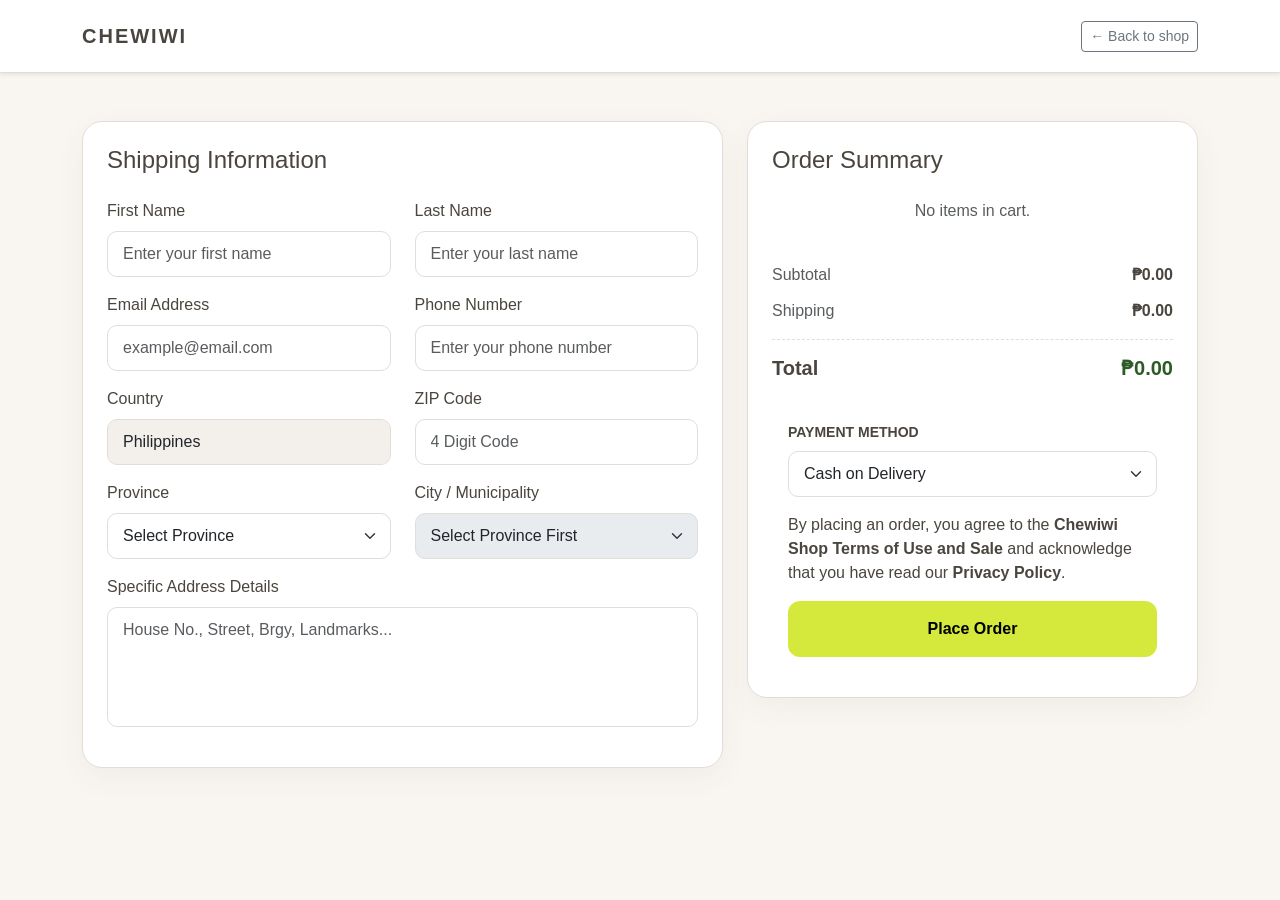
==== chckout.html @ 0a490a07 "Add files via upload" ====
<!DOCTYPE html>
<html lang="en">
<head>
    <meta charset="UTF-8">
    <meta name="viewport" content="width=device-width, initial-scale=1.0">
    <title>Chewiwi | Checkout</title>
    <!-- Bootstrap 5 for layout -->
    <link href="https://cdn.jsdelivr.net/npm/bootstrap@5.3.3/dist/css/bootstrap.min.css" rel="stylesheet">
    <!-- Links to your custom styling -->
    <link rel="stylesheet" href="style.css">
</head>
<body>

    <!-- Simple Navigation -->
    <nav class="navbar mb-4 shadow-sm">
        <div class="container d-flex justify-content-between">
            <a class="navbar-brand fw-bold" href="index.html">CHEWIWI</a>
            <a href="products.html" class="btn btn-sm btn-outline-secondary">← Back to shop</a>
        </div>
    </nav>

    <div class="container py-4">
        <div class="row g-4">
            
            <!-- LEFT: SHIPPING FORM -->
            <div class="col-lg-7">
                <div class="checkout-card p-4 h-100">
                    <h4 class="mb-4 section-title">Shipping Information</h4>
                    <form id="checkout-form">
                        
                        <!-- Name Input -->	
						<div class="row">
                            <div class="col-md-6 mb-3">
                               <label class="form-label">First Name</label>
                            <input type="text" class="form-control custom-input" id="custf-name" placeholder="Enter your first name" required>
                            </div>
                            <div class="col-md-6 mb-3">
                                <label class="form-label">Last Name</label>
                            <input type="text" class="form-control custom-input" id="custl-name" placeholder="Enter your last name" required>
                            </div>
                        </div>
                        
                        <!-- Email and Phone Row -->
                        <div class="row">
                            <div class="col-md-6 mb-3">
                                <label class="form-label">Email Address</label>
                                <input type="email" class="form-control custom-input" id="cust-email" placeholder="example@email.com" required>
                            </div>
                            <div class="col-md-6 mb-3">
                                <label class="form-label">Phone Number</label>
                                <input type="tel" class="form-control custom-input" id="cust-phone" placeholder="Enter your phone number" required>
                            </div>
                        </div>

                        <!-- Country and ZIP Row -->
                        <div class="row">
                            <div class="col-md-6 mb-3">
                                <label class="form-label">Country</label>
                                <input type="text" class="form-control custom-input country-readonly" value="Philippines" readonly>
                            </div>
                            <div class="col-md-6 mb-3">
                                <label class="form-label">ZIP Code</label>
                                <input type="text" class="form-control custom-input" placeholder="4 Digit Code" required>
                            </div>
                        </div>

                        <!-- Province and City Row -->
                        <div class="row">
                            <div class="col-md-6 mb-3">
                                <label class="form-label">Province</label>
                                <select id="province-dropdown" class="form-select custom-input" required>
                                    <option value="" selected disabled>Select Province</option>
                                </select>
                            </div>
                            <div class="col-md-6 mb-3">
                                <label class="form-label">City / Municipality</label>
                                <select id="city-dropdown" class="form-select custom-input" required disabled>
                                    <option value="" selected disabled>Select Province First</option>
                                </select>
                            </div>
                        </div>

                        <!-- Large Address Box -->
                        <div class="mb-3">
                            <label class="form-label">Specific Address Details</label>
                            <textarea class="form-control custom-input address-box" placeholder="House No., Street, Brgy, Landmarks..." required></textarea>
                        </div>
                    </form>
                </div>
            </div>

            <!-- RIGHT: ORDER SUMMARY -->
            <div class="col-lg-5">
                <div class="checkout-card p-4 sticky-top summary-container">
                    <div class="d-flex justify-content-between align-items-center mb-4">
                        <h4 class="section-title mb-0">Order Summary</h4>
                       
                    </div>
                    
                    <!-- Items generated by JS -->
                    <div id="summary-items" class="mb-4"></div>
                    
                    <!-- Cost Calculations -->
                    <div class="calculation-box pt-3">
                        <div class="summary-line">
                            <span class="text-muted">Subtotal</span>
                            <span id="subtotal-val" class="fw-bold">₱0.00</span>
                        </div>
                        <div class="summary-line">
                            <span class="text-muted">Shipping</span>
                            <span id="shipping-val" class="fw-bold">₱0.00</span>
                        </div>
                        <hr class="my-3 dashed-line">
                        <div class="summary-line h5 mb-0">
                            <span class="fw-bold">Total</span>
                            <span id="final-total" class="fw-bold text-success">₱0.00</span>
                        </div>
                    </div>

                    <!-- Payment and Legal -->
                    <div class="mt-4 payment-section p-3">
                        <label class="form-label fw-bold small text-uppercase mb-2">Payment Method</label>
                        <select class="form-select custom-input mb-3">
                            <option>Cash on Delivery</option>
                            <option>GCash / Maya</option>
                        </select>

                        <p class="legal-text mb-3">
                            By placing an order, you agree to the <strong>Chewiwi Shop Terms of Use and Sale</strong> and acknowledge that you have read our <strong>Privacy Policy</strong>.
                        </p>
                        
                        <button type="submit" form="checkout-form" class="btn btn-place-order w-100 py-3 fw-bold">Place Order</button>
                    </div>
                </div>
            </div>

        </div>
    </div>

    <!-- Scripts -->
    <script src="https://cdn.jsdelivr.net/npm/bootstrap@5.3.3/dist/js/bootstrap.bundle.min.js"></script>
    <script src="chckout.js"></script>
</body>
</html>
---- style.css ----
/* --- Global Color Palette & Variables --- */
:root {
    --bg-cream: #f9f5f0;
    --card-white: #ffffff;
    --text-muted: #8c857d;
    --brand-dark: #4a453e;
    --brand-accent: #d4e93c; /* Neon yellow-green */
    --input-border: #e2ddd6;
    --shadow-soft: 0 10px 30px rgba(74, 69, 62, 0.05);
}

body {
    background-color: var(--bg-cream);
    color: var(--brand-dark);
    font-family: 'Segoe UI', Roboto, Helvetica, Arial, sans-serif;
    -webkit-font-smoothing: antialiased;
}

/* --- Shared Components --- */
.navbar {
    background-color: var(--card-white);
    border-bottom: 1px solid var(--input-border);
    padding: 1rem 0;
}

.navbar-brand {
    font-weight: 900;
    letter-spacing: 2px;
    color: var(--brand-dark) !important;
    text-transform: uppercase;
}

/* --- SHOP PAGE STYLES --- */
.main-title {
    font-weight: 800;
    color: var(--brand-dark);
    letter-spacing: -1px;
}

#product-list .card {
    border: 1px solid var(--input-border);
    border-radius: 20px;
    overflow: hidden;
    transition: all 0.3s ease;
    background-color: var(--card-white);
}

#product-list .card:hover {
    transform: translateY(-5px);
    box-shadow: var(--shadow-soft);
}

.btn-chewiwi {
    background-color: var(--brand-accent);
    color: #000;
    border: none;
    border-radius: 10px;
    font-weight: 700;
    padding: 10px 20px;
    transition: all 0.3s ease;
}

.btn-chewiwi:hover {
    background-color: #c2d634;
    transform: translateY(-2px);
    color: #000;
}

/* --- CART PAGE STYLES --- */
.cart-container {
    background-color: var(--card-white);
    border-radius: 24px;
    border: 1px solid var(--input-border);
    box-shadow: var(--shadow-soft);
}

.cart-item {
    padding: 15px 0;
    border-bottom: 1px solid #f0eeeb;
}

.cart-item:last-child {
    border-bottom: none;
}

.cart-product-img {
    width: 80px;
    height: 80px;
    object-fit: cover;
    border-radius: 15px;
    border: 1px solid var(--input-border);
}

.product-name {
    font-weight: 700;
    color: var(--brand-dark);
    margin-bottom: 2px;
}

/* Quantity Control */
.qty-control {
    border: 1.5px solid var(--input-border);
    border-radius: 12px;
    padding: 2px 6px;
    background: #fff;
}

.btn-qty {
    background-color: transparent;
    border: none;
    color: var(--brand-dark);
    font-weight: bold;
    width: 32px;
    height: 32px;
    transition: all 0.2s ease;
}

.btn-qty:hover {
    color: var(--brand-accent);
    transform: scale(1.2);
}

.qty-input {
    width: 40px !important;
    border: none !important;
    background: transparent !important;
    font-weight: 700;
    color: var(--brand-dark);
}

/* Trash & Action Buttons */
.btn-remove {
    color: var(--text-muted);
    transition: color 0.2s ease;
}

.btn-remove:hover {
    color: #ff6b6b;
}

.btn-checkout {
    background-color: var(--brand-accent);
    color: #000;
    border-radius: 12px;
    padding: 14px;
    transition: all 0.3s ease;
    text-decoration: none;
    display: block;
    text-align: center;
    border: none;
}

.btn-checkout:hover {
    background-color: #c2d634;
    transform: translateY(-2px);
    box-shadow: 0 5px 15px rgba(212, 233, 60, 0.3);
}

/* --- CHECKOUT PAGE STYLES --- */
.checkout-card, .summary-container {
    background-color: var(--card-white);
    border: 1px solid var(--input-border);
    border-radius: 20px;
    box-shadow: var(--shadow-soft);
}

.custom-input {
    border: 1px solid var(--input-border);
    border-radius: 10px;
    padding: 10px 15px;
}

.country-readonly {
    background-color: #f3f0ec !important;
    cursor: default;
}

.address-box {
    height: 120px;
    resize: none;
}

.summary-line {
    display: flex;
    justify-content: space-between;
    margin-bottom: 12px;
}

.dashed-line {
    border-top: 1px dashed var(--input-border);
    opacity: 1;
}

.text-success {
    color: #2d5a27 !important;
}

.btn-place-order {
    background-color: var(--brand-accent);
    color: #000;
    border: none;
    border-radius: 12px;
    padding: 14px;
    font-weight: 700;
    transition: all 0.3s ease;
}

.btn-place-order:hover {
    background-color: #c2d634;
    transform: translateY(-2px);
}
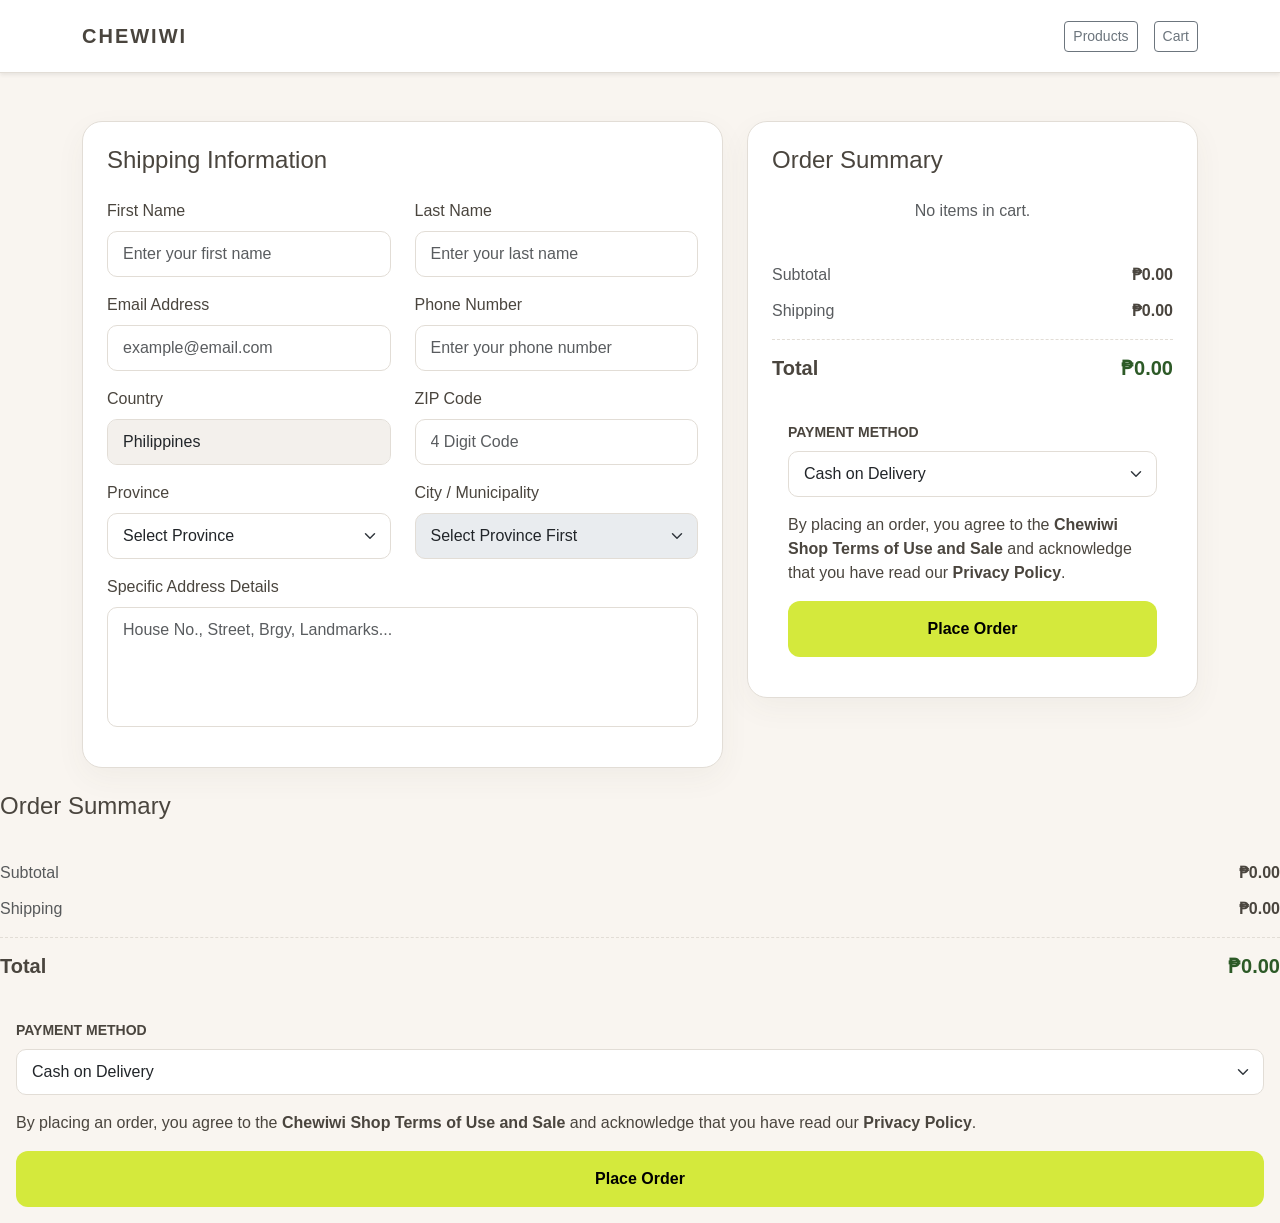
==== commit e2504674: "Update chckout.html" ====
--- a/chckout.html
+++ b/chckout.html
@@ -14,8 +14,11 @@
     <!-- Simple Navigation -->
     <nav class="navbar mb-4 shadow-sm">
         <div class="container d-flex justify-content-between">
-            <a class="navbar-brand fw-bold" href="index.html">CHEWIWI</a>
-            <a href="products.html" class="btn btn-sm btn-outline-secondary">← Back to shop</a>
+            <a class="navbar-brand fw-bold" href="homepage.html">CHEWIWI</a>
+            <div class="d-flex gap-3">
+                <a href="products.html" class="btn btn-sm btn-outline-secondary">Products</a>
+                <a href="crt.html" class="btn btn-sm btn-outline-secondary">Cart</a>
+            </div>
         </div>
     </nav>
 
@@ -141,4 +144,55 @@
     <script src="https://cdn.jsdelivr.net/npm/bootstrap@5.3.3/dist/js/bootstrap.bundle.min.js"></script>
     <script src="chckout.js"></script>
 </body>
-</html>+</html>                    <div class="d-flex justify-content-between align-items-center mb-4">
+                        <h4 class="section-title mb-0">Order Summary</h4>
+                       
+                    </div>
+                    
+                    <!-- Items generated by JS -->
+                    <div id="summary-items" class="mb-4"></div>
+                    
+                    <!-- Cost Calculations -->
+                    <div class="calculation-box pt-3">
+                        <div class="summary-line">
+                            <span class="text-muted">Subtotal</span>
+                            <span id="subtotal-val" class="fw-bold">₱0.00</span>
+                        </div>
+                        <div class="summary-line">
+                            <span class="text-muted">Shipping</span>
+                            <span id="shipping-val" class="fw-bold">₱0.00</span>
+                        </div>
+                        <hr class="my-3 dashed-line">
+                        <div class="summary-line h5 mb-0">
+                            <span class="fw-bold">Total</span>
+                            <span id="final-total" class="fw-bold text-success">₱0.00</span>
+                        </div>
+                    </div>
+
+                    <!-- Payment and Legal -->
+                    <div class="mt-4 payment-section p-3">
+                        <label class="form-label fw-bold small text-uppercase mb-2">Payment Method</label>
+                        <select class="form-select custom-input mb-3">
+                            <option>Cash on Delivery</option>
+                            <option>GCash / Maya</option>
+                        </select>
+
+                        <p class="legal-text mb-3">
+                            By placing an order, you agree to the <strong>Chewiwi Shop Terms of Use and Sale</strong> and acknowledge that you have read our <strong>Privacy Policy</strong>.
+                        </p>
+                        
+                        <button type="submit" form="checkout-form" class="btn btn-place-order w-100 py-3 fw-bold">Place Order</button>
+                    </div>
+                </div>
+            </div>
+
+        </div>
+    </div>
+
+    <!-- Scripts -->
+    <script src="https://cdn.jsdelivr.net/npm/bootstrap@5.3.3/dist/js/bootstrap.bundle.min.js"></script>
+	<script src="auth.js"></script>
+	<script src="crt.js"></script>
+    <script src="chckout.js"></script>
+</body>
+</html>
--- a/style.css
+++ b/style.css
@@ -208,4 +208,4 @@
 .btn-place-order:hover {
     background-color: #c2d634;
     transform: translateY(-2px);
-}+}
